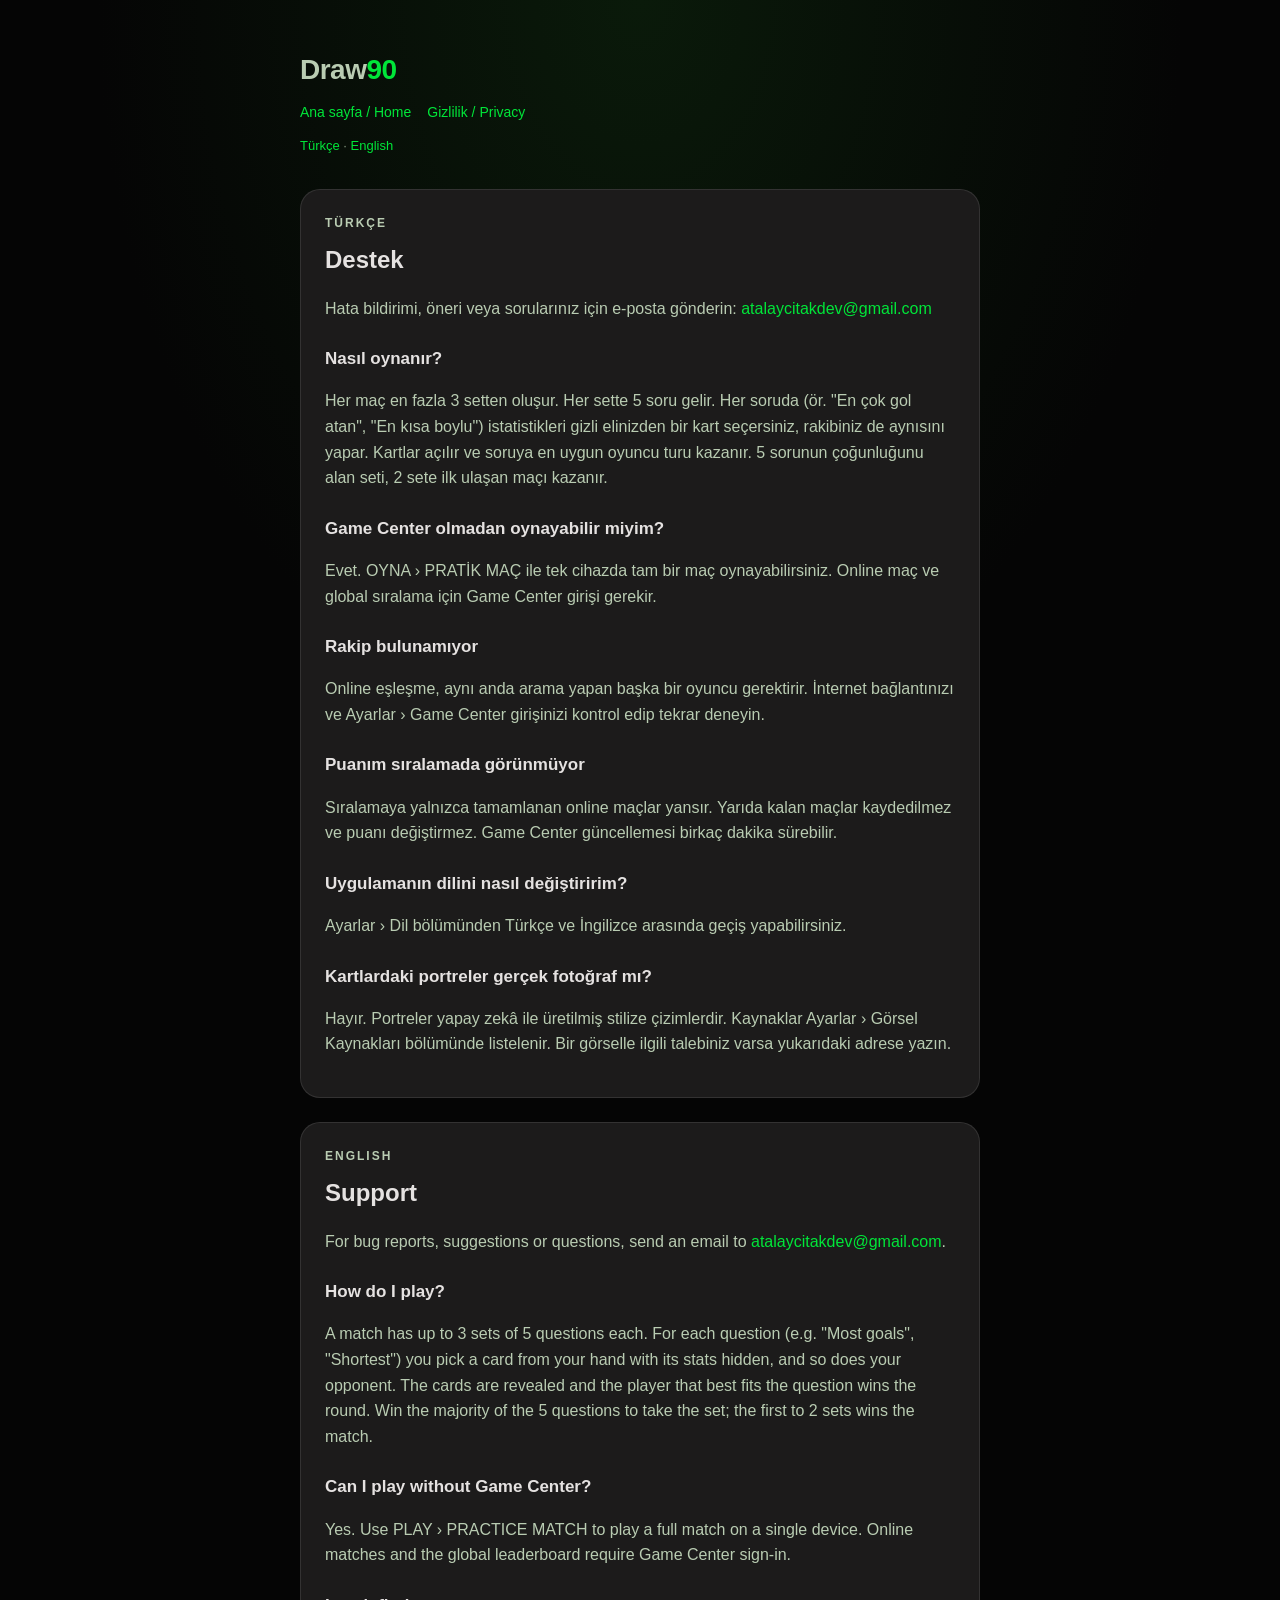
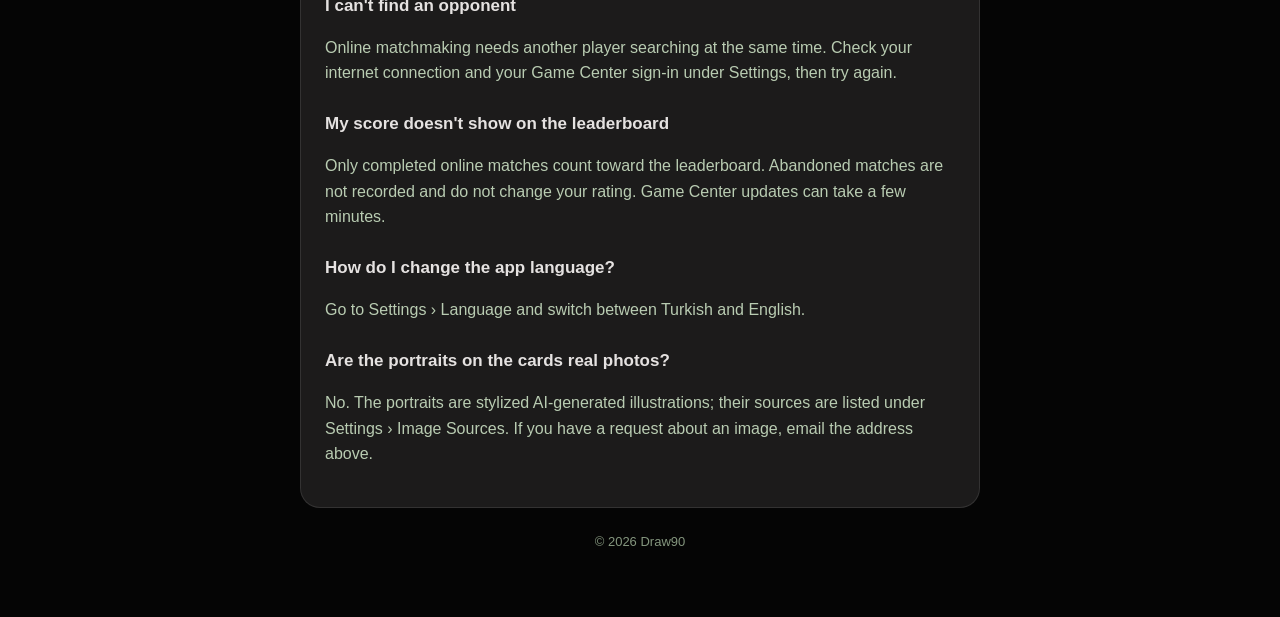
==== support.html @ 6bd89958 "Draw90 gizlilik ve destek sayfaları Co-Authored-By: Claude Opus 5.5 <noreply@anthropic.com>" ====
<!doctype html>
<html lang="tr">
<head>
  <meta charset="utf-8">
  <meta name="viewport" content="width=device-width, initial-scale=1">
  <title>Draw90 — Destek / Support</title>
  <link rel="stylesheet" href="style.css">
</head>
<body>
<main>
  <header>
    <p class="brand">Draw<span>90</span></p>
    <nav><a href="index.html">Ana sayfa / Home</a><a href="privacy.html">Gizlilik / Privacy</a></nav>
    <p class="lang"><a href="#tr">Türkçe</a> · <a href="#en">English</a></p>
  </header>

  <section id="tr" lang="tr">
    <p class="overline">Türkçe</p>
    <h1>Destek</h1>
    <p>Hata bildirimi, öneri veya sorularınız için e-posta gönderin: <a href="mailto:atalaycitakdev@gmail.com">atalaycitakdev@gmail.com</a></p>

    <h2>Nasıl oynanır?</h2>
    <p>Her maç en fazla 3 setten oluşur. Her sette 5 soru gelir. Her soruda (ör. "En çok gol atan", "En kısa boylu") istatistikleri gizli elinizden bir kart seçersiniz, rakibiniz de aynısını yapar. Kartlar açılır ve soruya en uygun oyuncu turu kazanır. 5 sorunun çoğunluğunu alan seti, 2 sete ilk ulaşan maçı kazanır.</p>

    <h2>Game Center olmadan oynayabilir miyim?</h2>
    <p>Evet. OYNA › PRATİK MAÇ ile tek cihazda tam bir maç oynayabilirsiniz. Online maç ve global sıralama için Game Center girişi gerekir.</p>

    <h2>Rakip bulunamıyor</h2>
    <p>Online eşleşme, aynı anda arama yapan başka bir oyuncu gerektirir. İnternet bağlantınızı ve Ayarlar › Game Center girişinizi kontrol edip tekrar deneyin.</p>

    <h2>Puanım sıralamada görünmüyor</h2>
    <p>Sıralamaya yalnızca tamamlanan online maçlar yansır. Yarıda kalan maçlar kaydedilmez ve puanı değiştirmez. Game Center güncellemesi birkaç dakika sürebilir.</p>

    <h2>Uygulamanın dilini nasıl değiştiririm?</h2>
    <p>Ayarlar › Dil bölümünden Türkçe ve İngilizce arasında geçiş yapabilirsiniz.</p>

    <h2>Kartlardaki portreler gerçek fotoğraf mı?</h2>
    <p>Hayır. Portreler yapay zekâ ile üretilmiş stilize çizimlerdir. Kaynaklar Ayarlar › Görsel Kaynakları bölümünde listelenir. Bir görselle ilgili talebiniz varsa yukarıdaki adrese yazın.</p>
  </section>

  <section id="en" lang="en">
    <p class="overline">English</p>
    <h1>Support</h1>
    <p>For bug reports, suggestions or questions, send an email to <a href="mailto:atalaycitakdev@gmail.com">atalaycitakdev@gmail.com</a>.</p>

    <h2>How do I play?</h2>
    <p>A match has up to 3 sets of 5 questions each. For each question (e.g. "Most goals", "Shortest") you pick a card from your hand with its stats hidden, and so does your opponent. The cards are revealed and the player that best fits the question wins the round. Win the majority of the 5 questions to take the set; the first to 2 sets wins the match.</p>

    <h2>Can I play without Game Center?</h2>
    <p>Yes. Use PLAY › PRACTICE MATCH to play a full match on a single device. Online matches and the global leaderboard require Game Center sign-in.</p>

    <h2>I can't find an opponent</h2>
    <p>Online matchmaking needs another player searching at the same time. Check your internet connection and your Game Center sign-in under Settings, then try again.</p>

    <h2>My score doesn't show on the leaderboard</h2>
    <p>Only completed online matches count toward the leaderboard. Abandoned matches are not recorded and do not change your rating. Game Center updates can take a few minutes.</p>

    <h2>How do I change the app language?</h2>
    <p>Go to Settings › Language and switch between Turkish and English.</p>

    <h2>Are the portraits on the cards real photos?</h2>
    <p>No. The portraits are stylized AI-generated illustrations; their sources are listed under Settings › Image Sources. If you have a request about an image, email the address above.</p>
  </section>

  <footer>© 2026 Draw90</footer>
</main>
</body>
</html>
---- style.css ----
:root {
  --bg: #050505;
  --panel: #1C1B1B;
  --green: #00E639;
  --amber: #FEB700;
  --text: #E5E2E1;
  --text-2: #B9CCB2;
  --muted: #84967E;
  --stroke: rgba(255, 255, 255, 0.1);
}
* { box-sizing: border-box; }
body {
  margin: 0;
  background: radial-gradient(ellipse at top, #0A1A0A 0%, var(--bg) 60%) fixed, var(--bg);
  color: var(--text);
  font: 16px/1.6 -apple-system, BlinkMacSystemFont, "Segoe UI", Roboto, sans-serif;
}
main { max-width: 720px; margin: 0 auto; padding: 48px 20px 64px; }
header { margin-bottom: 32px; }
.brand { font-weight: 900; font-size: 28px; letter-spacing: -0.5px; margin: 0; }
.brand span { color: var(--green); }
nav { margin-top: 8px; font-size: 14px; }
nav a { margin-right: 16px; }
.lang { font-size: 13px; color: var(--muted); }
section {
  background: var(--panel);
  border: 1px solid var(--stroke);
  border-radius: 20px;
  padding: 24px;
  margin-bottom: 24px;
}
.overline {
  font-size: 12px; font-weight: 700; letter-spacing: 2px; text-transform: uppercase;
  color: var(--text-2); margin: 0 0 8px;
}
h1 { font-size: 24px; margin: 0 0 4px; }
h2 { font-size: 17px; margin: 24px 0 4px; }
p, li { color: var(--text-2); }
.updated { color: var(--muted); font-size: 13px; margin-top: 0; }
a { color: var(--green); text-decoration: none; }
a:hover { text-decoration: underline; }
footer { color: var(--muted); font-size: 13px; text-align: center; }
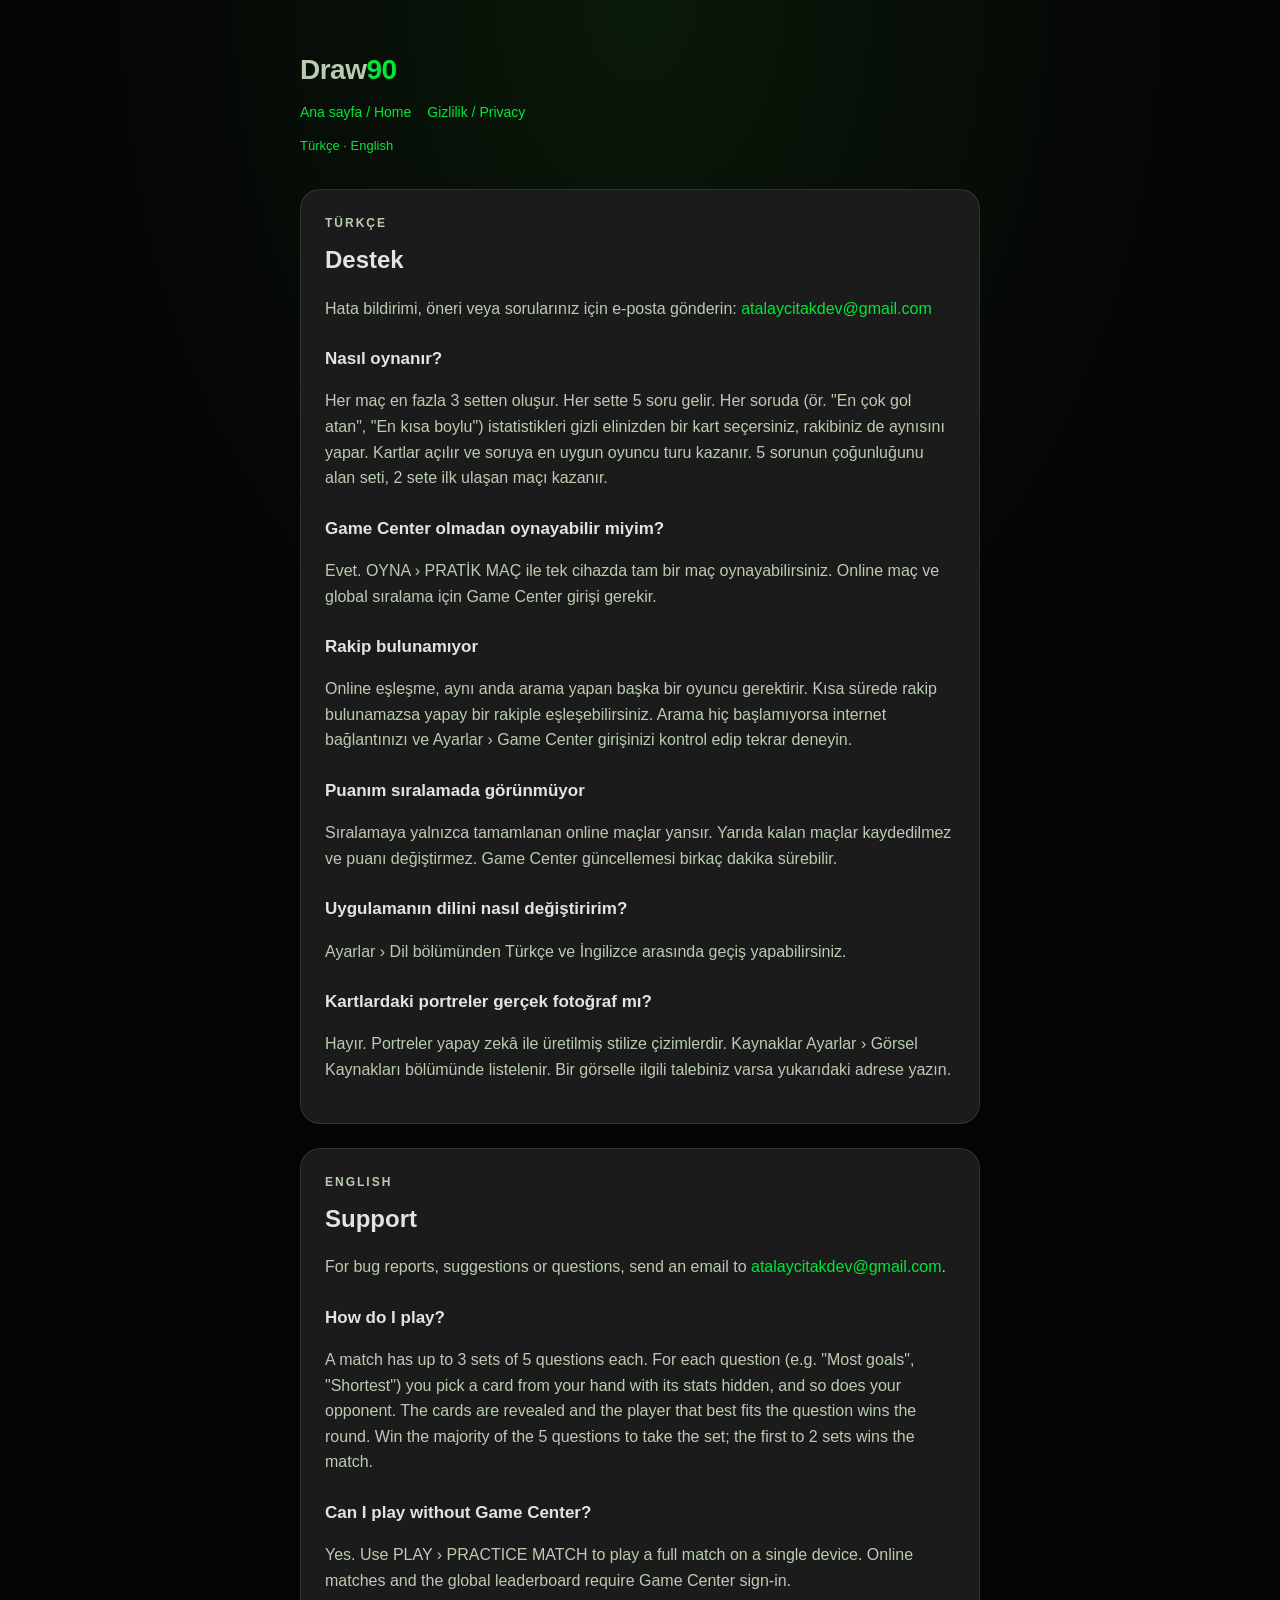
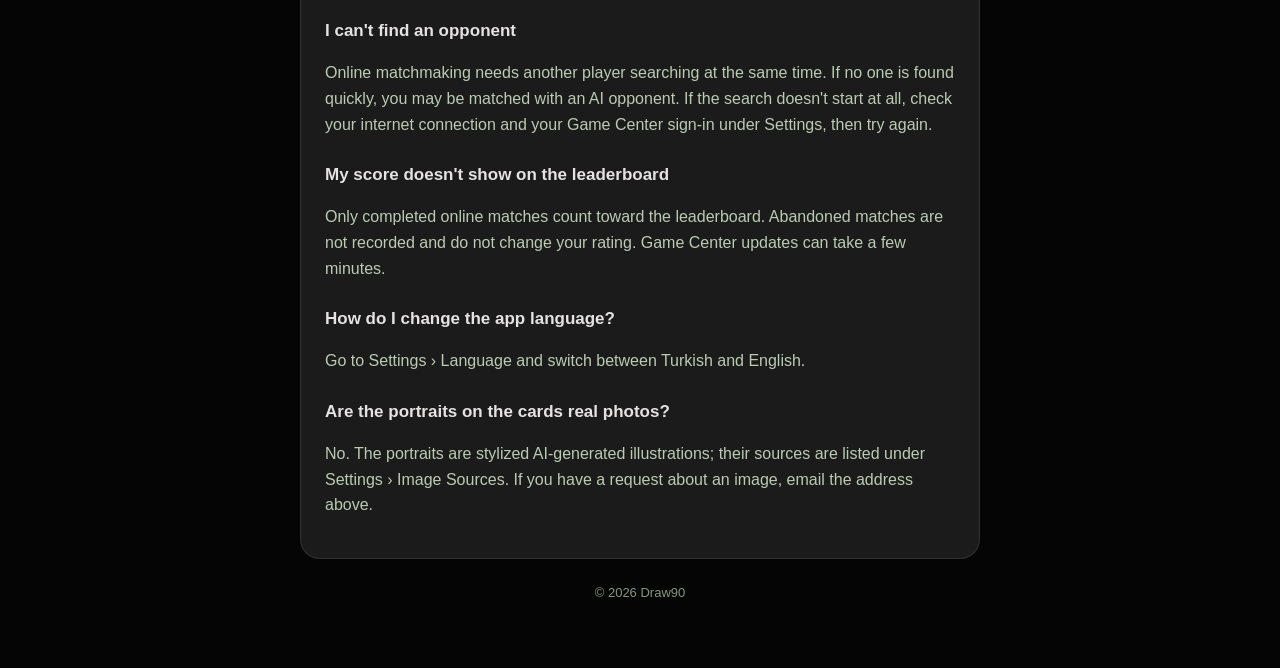
==== commit 06ee3c4e: "Yapay rakip bilgisi gizlilik ve destek sayfalarına eklendi Co-Authored-By: Claude Opus 5.5 <noreply@" ====
--- a/support.html
+++ b/support.html
@@ -26,7 +26,7 @@
     <p>Evet. OYNA › PRATİK MAÇ ile tek cihazda tam bir maç oynayabilirsiniz. Online maç ve global sıralama için Game Center girişi gerekir.</p>
 
     <h2>Rakip bulunamıyor</h2>
-    <p>Online eşleşme, aynı anda arama yapan başka bir oyuncu gerektirir. İnternet bağlantınızı ve Ayarlar › Game Center girişinizi kontrol edip tekrar deneyin.</p>
+    <p>Online eşleşme, aynı anda arama yapan başka bir oyuncu gerektirir. Kısa sürede rakip bulunamazsa yapay bir rakiple eşleşebilirsiniz. Arama hiç başlamıyorsa internet bağlantınızı ve Ayarlar › Game Center girişinizi kontrol edip tekrar deneyin.</p>
 
     <h2>Puanım sıralamada görünmüyor</h2>
     <p>Sıralamaya yalnızca tamamlanan online maçlar yansır. Yarıda kalan maçlar kaydedilmez ve puanı değiştirmez. Game Center güncellemesi birkaç dakika sürebilir.</p>
@@ -50,7 +50,7 @@
     <p>Yes. Use PLAY › PRACTICE MATCH to play a full match on a single device. Online matches and the global leaderboard require Game Center sign-in.</p>
 
     <h2>I can't find an opponent</h2>
-    <p>Online matchmaking needs another player searching at the same time. Check your internet connection and your Game Center sign-in under Settings, then try again.</p>
+    <p>Online matchmaking needs another player searching at the same time. If no one is found quickly, you may be matched with an AI opponent. If the search doesn't start at all, check your internet connection and your Game Center sign-in under Settings, then try again.</p>
 
     <h2>My score doesn't show on the leaderboard</h2>
     <p>Only completed online matches count toward the leaderboard. Abandoned matches are not recorded and do not change your rating. Game Center updates can take a few minutes.</p>
